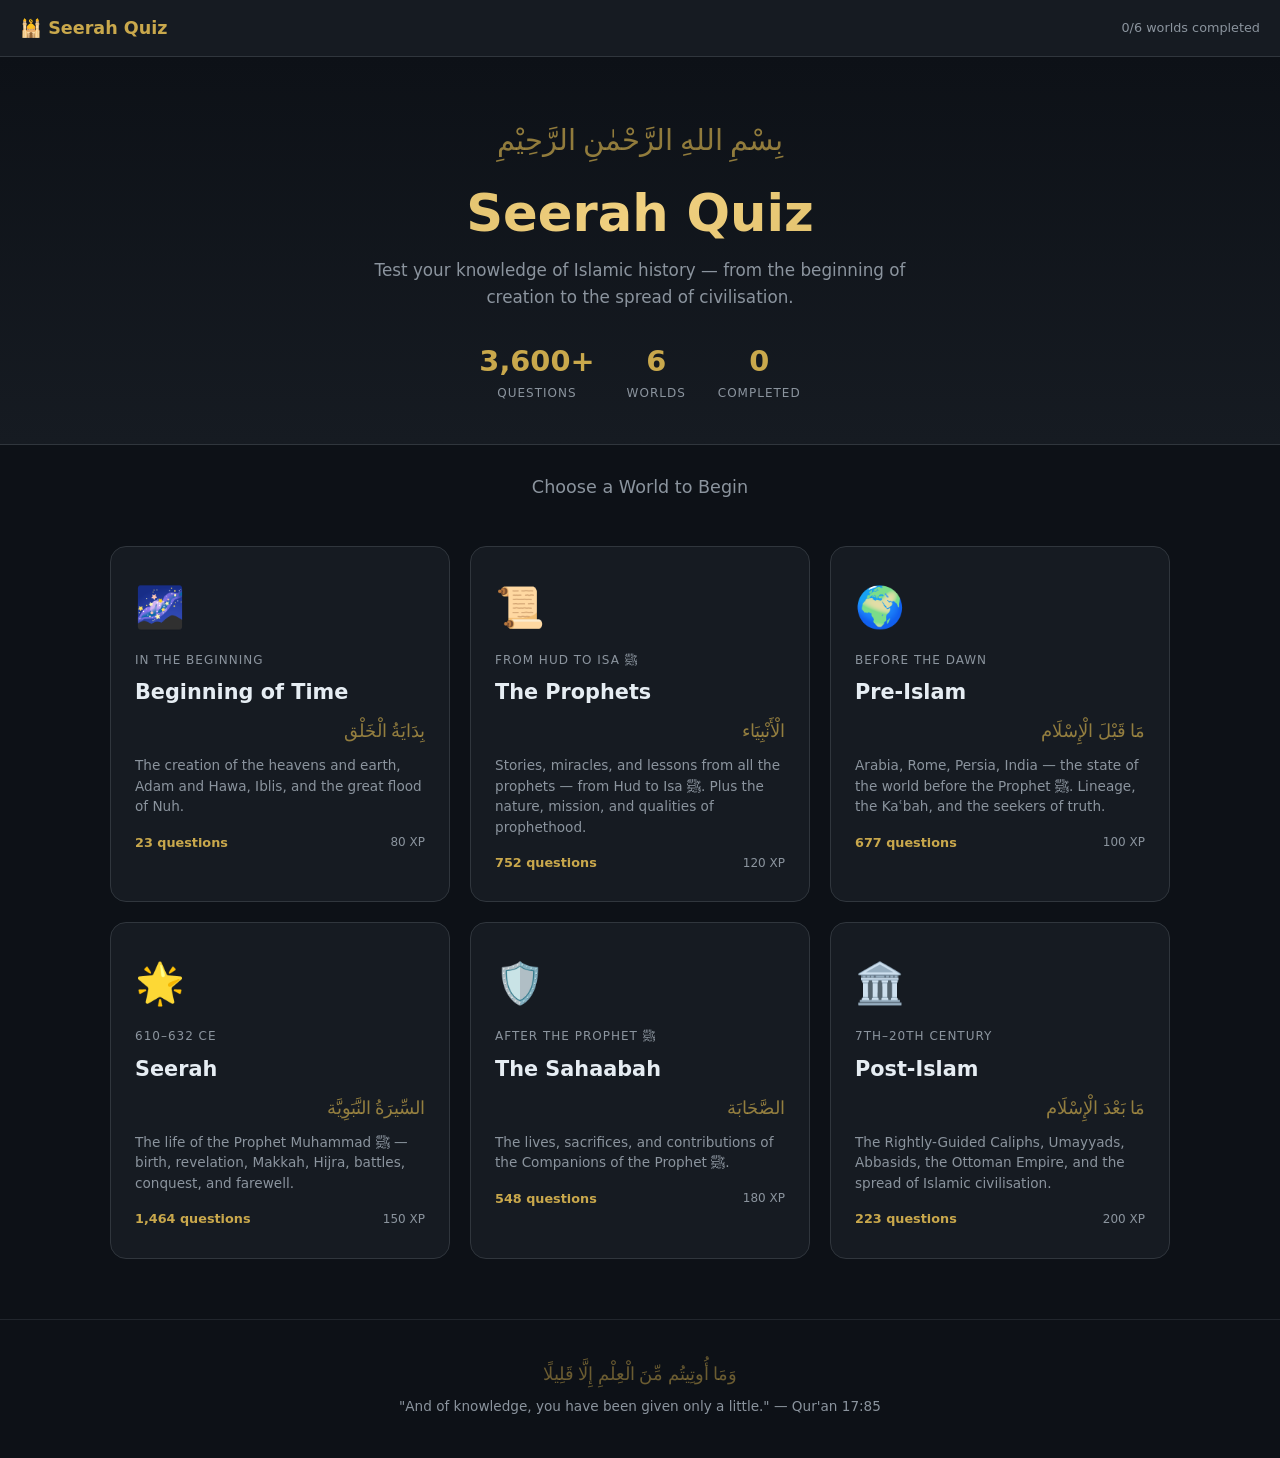
==== index.html @ d556d5c5 "Initial commit" ====
<!DOCTYPE html>
<html lang="en">
<head>
  <meta charset="UTF-8">
  <meta name="viewport" content="width=device-width, initial-scale=1.0">
  <title>Seerah Quiz — Islamic Knowledge Series</title>
  <link rel="stylesheet" href="assets/style.css">
  <style>
    .hero {
      text-align: center;
      padding: 60px 20px 40px;
      background: linear-gradient(180deg, #0d1117 0%, #161b22 100%);
      border-bottom: 1px solid #30363d;
    }
    .hero-bismillah {
      font-family: 'Amiri','Traditional Arabic',serif;
      font-size: 1.8rem;
      color: rgba(201,168,76,0.7);
      margin-bottom: 20px;
      direction: rtl;
    }
    .hero h1 {
      font-size: clamp(2rem, 5vw, 3.2rem);
      background: linear-gradient(135deg, #c9a84c, #f0d080, #c9a84c);
      -webkit-background-clip: text;
      -webkit-text-fill-color: transparent;
      background-clip: text;
      margin-bottom: 12px;
    }
    .hero p {
      color: #8b949e;
      font-size: 1.05rem;
      max-width: 560px;
      margin: 0 auto 28px;
    }
    .hero-stats {
      display: flex;
      justify-content: center;
      gap: 32px;
      flex-wrap: wrap;
      margin-top: 24px;
    }
    .hero-stat { text-align: center; }
    .hero-stat .val { font-size: 1.8rem; font-weight: 700; color: #c9a84c; }
    .hero-stat .lbl { font-size: 0.75rem; color: #8b949e; text-transform: uppercase; letter-spacing: 1px; }

    .worlds-grid {
      display: grid;
      grid-template-columns: repeat(auto-fill, minmax(280px, 1fr));
      gap: 20px;
      padding: 40px 20px;
      max-width: 1100px;
      margin: 0 auto;
    }
    .world-card {
      background: #161b22;
      border: 1px solid #30363d;
      border-radius: 16px;
      padding: 28px 24px;
      text-decoration: none;
      color: inherit;
      display: block;
      transition: all 0.2s;
      position: relative;
      overflow: hidden;
    }
    .world-card::before {
      content: '';
      position: absolute;
      inset: 0;
      background: linear-gradient(135deg, rgba(201,168,76,0.05), transparent);
      opacity: 0;
      transition: opacity 0.2s;
    }
    .world-card:hover { border-color: #c9a84c; transform: translateY(-3px); box-shadow: 0 8px 32px rgba(0,0,0,0.4); }
    .world-card:hover::before { opacity: 1; }
    .world-card.locked { opacity: 0.5; pointer-events: none; }
    .world-card.completed { border-color: #3fb950; }
    .world-card.completed::after {
      content: '✓';
      position: absolute;
      top: 16px; right: 16px;
      width: 28px; height: 28px;
      background: #1a3a1a;
      color: #3fb950;
      border-radius: 50%;
      display: flex; align-items: center; justify-content: center;
      font-size: 0.85rem; font-weight: 700;
    }
    .world-emoji { font-size: 2.5rem; margin-bottom: 12px; display: block; }
    .world-phase { font-size: 0.75rem; color: #8b949e; text-transform: uppercase; letter-spacing: 1px; margin-bottom: 6px; }
    .world-name  { font-size: 1.3rem; font-weight: 700; color: #e6edf3; margin-bottom: 8px; }
    .world-arabic { font-family: 'Amiri','Traditional Arabic',serif; font-size: 1.1rem; color: rgba(201,168,76,0.7); margin-bottom: 10px; direction: rtl; }
    .world-desc  { font-size: 0.85rem; color: #8b949e; line-height: 1.5; margin-bottom: 16px; }
    .world-footer { display: flex; justify-content: space-between; align-items: center; }
    .world-count { font-size: 0.8rem; color: #c9a84c; font-weight: 600; }
    .world-xp    { font-size: 0.75rem; color: #8b949e; }
    .world-progress { margin-top: 12px; }
    .locked-badge {
      display: inline-flex; align-items: center; gap: 4px;
      font-size: 0.75rem; color: #8b949e; background: #21262d;
      padding: 4px 10px; border-radius: 20px;
    }

    .section-header {
      text-align: center;
      padding: 32px 20px 0;
      max-width: 700px;
      margin: 0 auto;
    }
    .section-header h2 { font-size: 1.1rem; color: #8b949e; font-weight: 400; margin-bottom: 8px; }

    footer {
      text-align: center;
      padding: 40px 20px;
      color: #8b949e;
      font-size: 0.85rem;
      border-top: 1px solid #21262d;
      margin-top: 20px;
    }
    footer .footer-arabic {
      font-family: 'Amiri','Traditional Arabic',serif;
      font-size: 1.1rem;
      color: rgba(201,168,76,0.5);
      display: block;
      margin-bottom: 8px;
      direction: rtl;
    }
  </style>
</head>
<body>

<!-- ── Navbar ─────────────────────────────────────────────── -->
<nav class="navbar">
  <span class="navbar-brand">🕌 Seerah Quiz</span>
  <span style="font-size:0.8rem;color:#8b949e" id="nav-progress">Loading...</span>
</nav>

<!-- ── Hero ──────────────────────────────────────────────── -->
<section class="hero">
  <div class="hero-bismillah">بِسْمِ اللهِ الرَّحْمٰنِ الرَّحِيْمِ</div>
  <h1>Seerah Quiz</h1>
  <p>Test your knowledge of Islamic history — from the beginning of creation to the spread of civilisation.</p>
  <div class="hero-stats">
    <div class="hero-stat"><div class="val">3,600+</div><div class="lbl">Questions</div></div>
    <div class="hero-stat"><div class="val">6</div><div class="lbl">Worlds</div></div>
    <div class="hero-stat"><div class="val" id="stat-completed">0</div><div class="lbl">Completed</div></div>
  </div>
</section>

<!-- ── Worlds grid ────────────────────────────────────────── -->
<div class="section-header">
  <h2>Choose a World to Begin</h2>
</div>

<div class="worlds-grid" id="worlds-grid">
  <!-- Populated by JS -->
</div>

<footer>
  <span class="footer-arabic">وَمَا أُوتِيتُم مِّنَ الْعِلْمِ إِلَّا قَلِيلًا</span>
  "And of knowledge, you have been given only a little." — Qur'an 17:85
</footer>

<script>
const WORLDS = [
  { id:0, file:'beginning-of-time.html', emoji:'🌌', phase:'In the Beginning',
    name:'Beginning of Time', arabic:'بِدَايَةُ الْخَلْق',
    desc:'The creation of the heavens and earth, Adam and Hawa, Iblis, and the great flood of Nuh.',
    count:23, xp:80, locked:false },
  { id:1, file:'the-prophets.html', emoji:'📜', phase:'From Hud to Isa ﷺ',
    name:'The Prophets', arabic:'الْأَنْبِيَاء',
    desc:'Stories, miracles, and lessons from all the prophets — from Hud to Isa ﷺ. Plus the nature, mission, and qualities of prophethood.',
    count:752, xp:120, locked:false },
  { id:2, file:'pre-islam.html', emoji:'🌍', phase:'Before the Dawn',
    name:'Pre-Islam', arabic:'مَا قَبْلَ الْإِسْلَام',
    desc:'Arabia, Rome, Persia, India — the state of the world before the Prophet ﷺ. Lineage, the Kaʿbah, and the seekers of truth.',
    count:677, xp:100, locked:false },
  { id:3, file:'seerah.html', emoji:'🌟', phase:'610–632 CE',
    name:'Seerah', arabic:'السِّيرَةُ النَّبَوِيَّة',
    desc:'The life of the Prophet Muhammad ﷺ — birth, revelation, Makkah, Hijra, battles, conquest, and farewell.',
    count:1464, xp:150, locked:false },
  { id:4, file:'the-sahaabah.html', emoji:'🛡️', phase:'After the Prophet ﷺ',
    name:'The Sahaabah', arabic:'الصَّحَابَة',
    desc:'The lives, sacrifices, and contributions of the Companions of the Prophet ﷺ.',
    count:548, xp:180, locked:false },
  { id:5, file:'post-islam.html', emoji:'🏛️', phase:'7th–20th Century',
    name:'Post-Islam', arabic:'مَا بَعْدَ الْإِسْلَام',
    desc:'The Rightly-Guided Caliphs, Umayyads, Abbasids, the Ottoman Empire, and the spread of Islamic civilisation.',
    count:223, xp:200, locked:false },
];

function getProgress(worldId) {
  try { return JSON.parse(localStorage.getItem('sq-world-' + worldId)) || {}; }
  catch { return {}; }
}

function renderWorlds() {
  const grid = document.getElementById('worlds-grid');
  let completedCount = 0;

  grid.innerHTML = WORLDS.map(w => {
    const prog = getProgress(w.id);
    const isCompleted = prog.completed;
    if (isCompleted) completedCount++;
    const pct = prog.bestScore || 0;

    return `
      <a href="${w.file}" class="world-card${w.locked ? ' locked' : ''}${isCompleted ? ' completed' : ''}">
        <span class="world-emoji">${w.emoji}</span>
        <div class="world-phase">${w.phase}</div>
        <div class="world-name">${w.name}</div>
        <div class="world-arabic">${w.arabic}</div>
        <div class="world-desc">${w.desc}</div>
        <div class="world-footer">
          <span class="world-count">${w.count.toLocaleString()} questions</span>
          <span class="world-xp">${w.xp} XP</span>
        </div>
        ${isCompleted ? `
          <div class="world-progress" style="margin-top:10px">
            <div class="progress-bar"><div class="progress-fill" style="width:${pct}%"></div></div>
            <div style="font-size:0.75rem;color:#3fb950;margin-top:4px">Best score: ${pct}%</div>
          </div>` : ''}
        ${w.locked ? '<div style="margin-top:12px"><span class="locked-badge">🔒 Coming Soon</span></div>' : ''}
      </a>`;
  }).join('');

  document.getElementById('stat-completed').textContent = completedCount;
  document.getElementById('nav-progress').textContent = `${completedCount}/${WORLDS.length} worlds completed`;
}

renderWorlds();
</script>
</body>
</html>
---- assets/style.css ----
/* ═══════════════════════════════════════════════════════════
   Seerah Quiz — Shared Stylesheet
   ═══════════════════════════════════════════════════════════ */

:root {
  --gold:    #c9a84c;
  --gold-lt: #f0d080;
  --dark:    #0d1117;
  --dark2:   #161b22;
  --dark3:   #21262d;
  --dark4:   #30363d;
  --text:    #e6edf3;
  --text2:   #8b949e;
  --green:   #3fb950;
  --red:     #f85149;
  --blue:    #58a6ff;
  --radius:  14px;
  --shadow:  0 4px 24px rgba(0,0,0,0.4);
}

* { box-sizing: border-box; margin: 0; padding: 0; }

body {
  font-family: 'Segoe UI', system-ui, -apple-system, sans-serif;
  background: var(--dark);
  color: var(--text);
  min-height: 100vh;
  line-height: 1.6;
}

/* ── Typography ─────────────────────────────────────────── */
h1, h2, h3 { font-weight: 700; line-height: 1.2; }
.arabic { font-family: 'Amiri', 'Traditional Arabic', serif; direction: rtl; }
.gold   { color: var(--gold); }
.muted  { color: var(--text2); }

/* ── Layout ─────────────────────────────────────────────── */
.container { max-width: 900px; margin: 0 auto; padding: 0 20px; }
.center    { text-align: center; }

/* ── Buttons ─────────────────────────────────────────────── */
.btn {
  display: inline-flex; align-items: center; gap: 8px;
  padding: 12px 28px; border-radius: 50px; border: none;
  font-size: 1rem; font-weight: 600; cursor: pointer;
  transition: all 0.2s; text-decoration: none;
}
.btn-gold  { background: linear-gradient(135deg, var(--gold), #a07830); color: #0d1117; }
.btn-gold:hover { filter: brightness(1.15); transform: translateY(-1px); }
.btn-outline { background: transparent; border: 2px solid var(--gold); color: var(--gold); }
.btn-outline:hover { background: var(--gold); color: #0d1117; }
.btn-ghost  { background: var(--dark3); color: var(--text); border: 1px solid var(--dark4); }
.btn-ghost:hover { background: var(--dark4); }
.btn-sm { padding: 8px 18px; font-size: 0.875rem; }

/* ── Cards ───────────────────────────────────────────────── */
.card {
  background: var(--dark2);
  border: 1px solid var(--dark4);
  border-radius: var(--radius);
  padding: 24px;
  box-shadow: var(--shadow);
}

/* ── Progress bar ────────────────────────────────────────── */
.progress-bar {
  width: 100%; height: 6px;
  background: var(--dark4);
  border-radius: 3px; overflow: hidden;
}
.progress-fill {
  height: 100%;
  background: linear-gradient(90deg, var(--gold), var(--gold-lt));
  border-radius: 3px;
  transition: width 0.4s ease;
}

/* ── Badge ───────────────────────────────────────────────── */
.badge {
  display: inline-block; padding: 3px 10px;
  border-radius: 20px; font-size: 0.75rem; font-weight: 600;
}
.badge-easy   { background: #1a3a1a; color: var(--green); }
.badge-medium { background: #3a2a0a; color: #f0a030; }
.badge-hard   { background: #3a1a1a; color: var(--red); }
.badge-gold   { background: #2a2010; color: var(--gold); }

/* ── Quiz option buttons ─────────────────────────────────── */
.opt-btn {
  width: 100%; text-align: left; padding: 14px 18px;
  background: var(--dark3); border: 2px solid var(--dark4);
  border-radius: 10px; color: var(--text);
  font-size: 0.95rem; cursor: pointer;
  transition: all 0.15s; margin-bottom: 10px;
  display: flex; align-items: flex-start; gap: 12px;
}
.opt-btn:hover:not(:disabled) { border-color: var(--gold); background: #1e2430; }
.opt-btn.correct  { border-color: var(--green); background: #0d2a0d; color: var(--green); }
.opt-btn.wrong    { border-color: var(--red);   background: #2a0d0d; color: var(--red); }
.opt-btn:disabled { cursor: default; }
.opt-letter {
  min-width: 28px; height: 28px; border-radius: 50%;
  background: var(--dark4); display: flex; align-items: center;
  justify-content: center; font-weight: 700; font-size: 0.8rem;
  flex-shrink: 0; margin-top: 1px;
}

/* ── Modal overlay ───────────────────────────────────────── */
.modal-overlay {
  position: fixed; inset: 0;
  background: rgba(0,0,0,0.75); backdrop-filter: blur(4px);
  display: flex; align-items: center; justify-content: center;
  z-index: 1000; padding: 20px;
}
.modal {
  background: var(--dark2); border: 1px solid var(--dark4);
  border-radius: 20px; padding: 36px; max-width: 500px; width: 100%;
  box-shadow: 0 20px 60px rgba(0,0,0,0.6);
  animation: popIn 0.3s cubic-bezier(0.34,1.56,0.64,1);
}
@keyframes popIn {
  from { transform: scale(0.85); opacity: 0; }
  to   { transform: scale(1);    opacity: 1; }
}

/* ── Nav bar ─────────────────────────────────────────────── */
.navbar {
  background: var(--dark2); border-bottom: 1px solid var(--dark4);
  padding: 14px 20px; display: flex; align-items: center;
  justify-content: space-between; position: sticky; top: 0; z-index: 100;
}
.navbar-brand {
  font-size: 1.1rem; font-weight: 700; color: var(--gold);
  text-decoration: none; display: flex; align-items: center; gap: 8px;
}
.navbar-back {
  color: var(--text2); text-decoration: none; font-size: 0.9rem;
  display: flex; align-items: center; gap: 6px;
  transition: color 0.2s;
}
.navbar-back:hover { color: var(--gold); }

/* ── Topic filter pills ──────────────────────────────────── */
.topic-pills { display: flex; flex-wrap: wrap; gap: 8px; margin: 16px 0; }
.topic-pill {
  padding: 6px 14px; border-radius: 20px; font-size: 0.8rem;
  background: var(--dark3); border: 1px solid var(--dark4);
  color: var(--text2); cursor: pointer; transition: all 0.15s;
}
.topic-pill:hover, .topic-pill.active {
  background: #2a2010; border-color: var(--gold); color: var(--gold);
}

/* ── Stats row ───────────────────────────────────────────── */
.stats-row {
  display: flex; gap: 16px; flex-wrap: wrap; margin: 20px 0;
}
.stat-box {
  flex: 1; min-width: 100px; background: var(--dark3);
  border: 1px solid var(--dark4); border-radius: 10px;
  padding: 14px; text-align: center;
}
.stat-box .stat-val { font-size: 1.6rem; font-weight: 700; color: var(--gold); }
.stat-box .stat-lbl { font-size: 0.75rem; color: var(--text2); margin-top: 2px; }

/* ── Certificate canvas wrapper ──────────────────────────── */
#cert-wrapper { display: none; }
#cert-canvas  { border-radius: 12px; max-width: 100%; }

/* ── Responsive ──────────────────────────────────────────── */
@media (max-width: 600px) {
  .card { padding: 16px; }
  .modal { padding: 24px; }
  .btn  { padding: 10px 20px; }
  .stats-row { gap: 10px; }
  .stat-box .stat-val { font-size: 1.3rem; }
}

/* ── Animations ──────────────────────────────────────────── */
.fade-in { animation: fadeIn 0.4s ease; }
@keyframes fadeIn { from { opacity:0; transform:translateY(8px); } to { opacity:1; transform:translateY(0); } }

.shake { animation: shake 0.4s ease; }
@keyframes shake {
  0%,100% { transform: translateX(0); }
  20%,60%  { transform: translateX(-6px); }
  40%,80%  { transform: translateX(6px); }
}
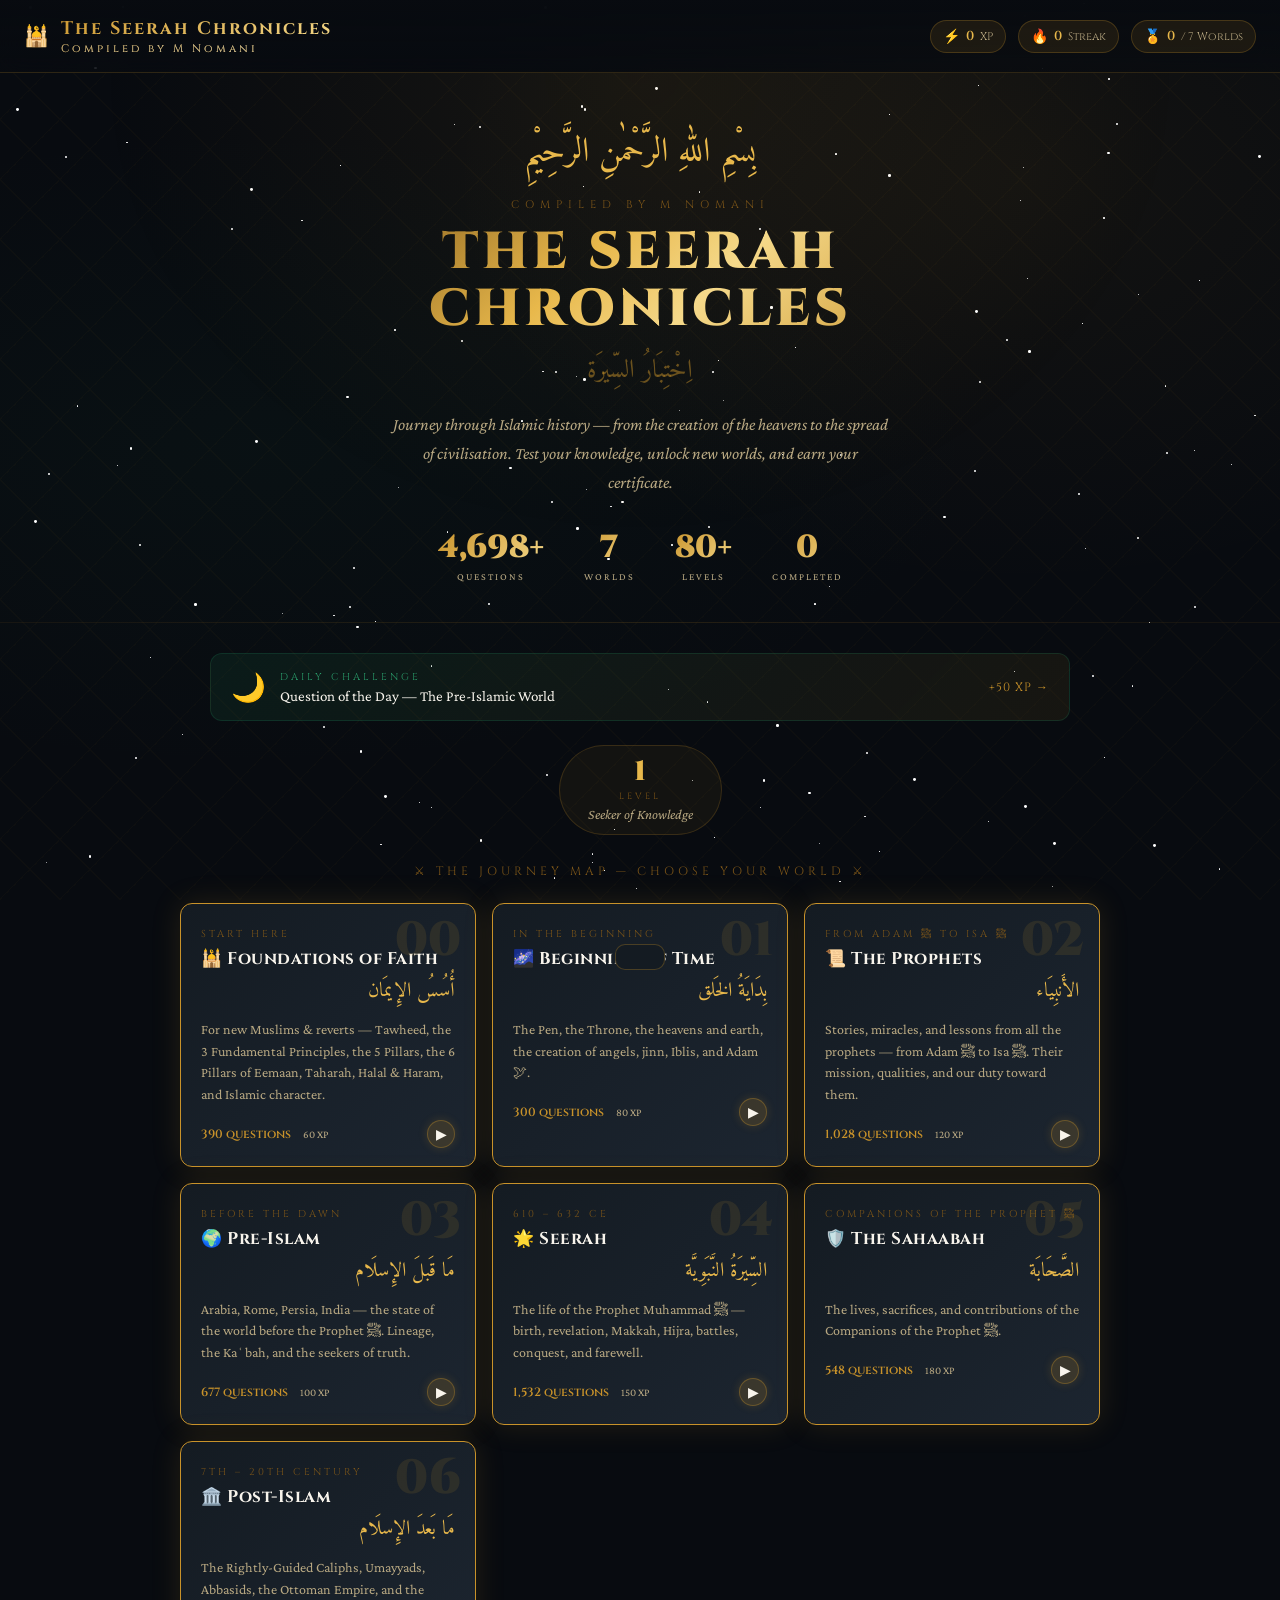
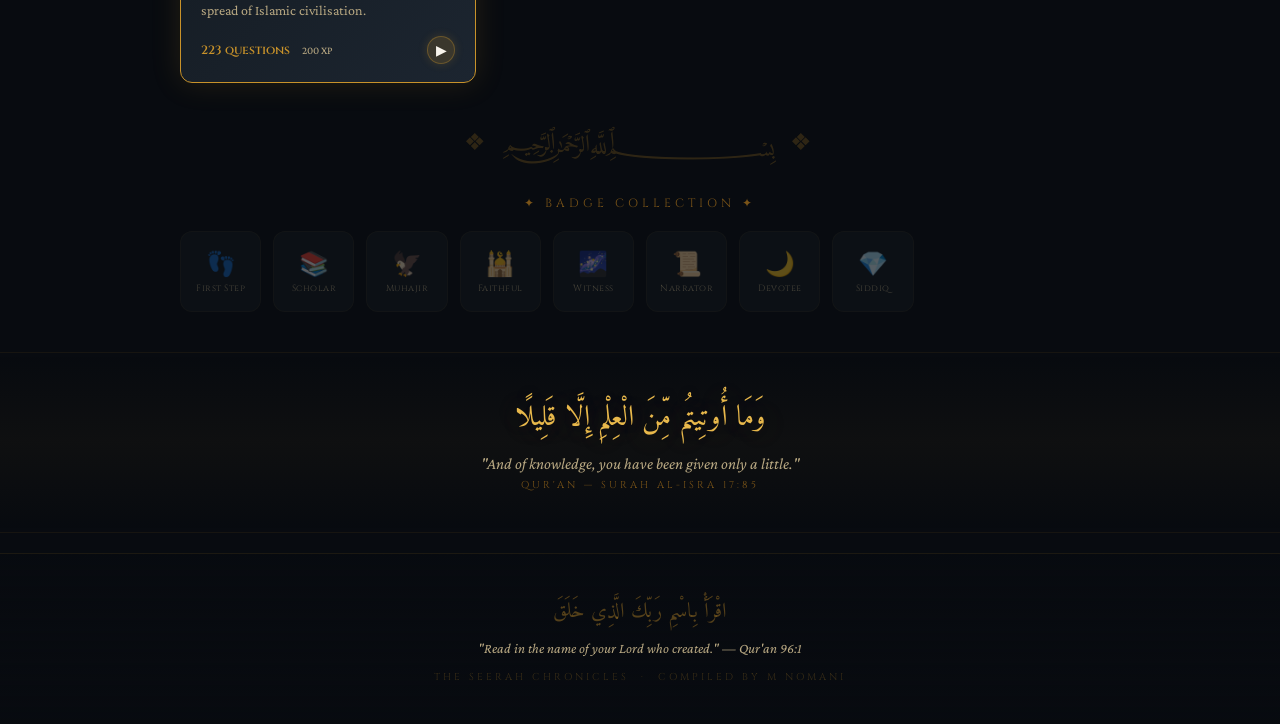
==== commit ebccd75d: "v10: Add Foundations of Faith world (390 questions, 8 levels )" ====
--- a/index.html
+++ b/index.html
@@ -1,235 +1,598 @@
 <!DOCTYPE html>
 <html lang="en">
 <head>
-  <meta charset="UTF-8">
-  <meta name="viewport" content="width=device-width, initial-scale=1.0">
-  <title>Seerah Quiz — Islamic Knowledge Series</title>
-  <link rel="stylesheet" href="assets/style.css">
-  <style>
-    .hero {
-      text-align: center;
-      padding: 60px 20px 40px;
-      background: linear-gradient(180deg, #0d1117 0%, #161b22 100%);
-      border-bottom: 1px solid #30363d;
-    }
-    .hero-bismillah {
-      font-family: 'Amiri','Traditional Arabic',serif;
-      font-size: 1.8rem;
-      color: rgba(201,168,76,0.7);
-      margin-bottom: 20px;
-      direction: rtl;
-    }
-    .hero h1 {
-      font-size: clamp(2rem, 5vw, 3.2rem);
-      background: linear-gradient(135deg, #c9a84c, #f0d080, #c9a84c);
-      -webkit-background-clip: text;
-      -webkit-text-fill-color: transparent;
-      background-clip: text;
-      margin-bottom: 12px;
-    }
-    .hero p {
-      color: #8b949e;
-      font-size: 1.05rem;
-      max-width: 560px;
-      margin: 0 auto 28px;
-    }
-    .hero-stats {
-      display: flex;
-      justify-content: center;
-      gap: 32px;
-      flex-wrap: wrap;
-      margin-top: 24px;
-    }
-    .hero-stat { text-align: center; }
-    .hero-stat .val { font-size: 1.8rem; font-weight: 700; color: #c9a84c; }
-    .hero-stat .lbl { font-size: 0.75rem; color: #8b949e; text-transform: uppercase; letter-spacing: 1px; }
-
-    .worlds-grid {
-      display: grid;
-      grid-template-columns: repeat(auto-fill, minmax(280px, 1fr));
-      gap: 20px;
-      padding: 40px 20px;
-      max-width: 1100px;
-      margin: 0 auto;
-    }
-    .world-card {
-      background: #161b22;
-      border: 1px solid #30363d;
-      border-radius: 16px;
-      padding: 28px 24px;
-      text-decoration: none;
-      color: inherit;
-      display: block;
-      transition: all 0.2s;
-      position: relative;
-      overflow: hidden;
-    }
-    .world-card::before {
-      content: '';
-      position: absolute;
-      inset: 0;
-      background: linear-gradient(135deg, rgba(201,168,76,0.05), transparent);
-      opacity: 0;
-      transition: opacity 0.2s;
-    }
-    .world-card:hover { border-color: #c9a84c; transform: translateY(-3px); box-shadow: 0 8px 32px rgba(0,0,0,0.4); }
-    .world-card:hover::before { opacity: 1; }
-    .world-card.locked { opacity: 0.5; pointer-events: none; }
-    .world-card.completed { border-color: #3fb950; }
-    .world-card.completed::after {
-      content: '✓';
-      position: absolute;
-      top: 16px; right: 16px;
-      width: 28px; height: 28px;
-      background: #1a3a1a;
-      color: #3fb950;
-      border-radius: 50%;
-      display: flex; align-items: center; justify-content: center;
-      font-size: 0.85rem; font-weight: 700;
-    }
-    .world-emoji { font-size: 2.5rem; margin-bottom: 12px; display: block; }
-    .world-phase { font-size: 0.75rem; color: #8b949e; text-transform: uppercase; letter-spacing: 1px; margin-bottom: 6px; }
-    .world-name  { font-size: 1.3rem; font-weight: 700; color: #e6edf3; margin-bottom: 8px; }
-    .world-arabic { font-family: 'Amiri','Traditional Arabic',serif; font-size: 1.1rem; color: rgba(201,168,76,0.7); margin-bottom: 10px; direction: rtl; }
-    .world-desc  { font-size: 0.85rem; color: #8b949e; line-height: 1.5; margin-bottom: 16px; }
-    .world-footer { display: flex; justify-content: space-between; align-items: center; }
-    .world-count { font-size: 0.8rem; color: #c9a84c; font-weight: 600; }
-    .world-xp    { font-size: 0.75rem; color: #8b949e; }
-    .world-progress { margin-top: 12px; }
-    .locked-badge {
-      display: inline-flex; align-items: center; gap: 4px;
-      font-size: 0.75rem; color: #8b949e; background: #21262d;
-      padding: 4px 10px; border-radius: 20px;
-    }
-
-    .section-header {
-      text-align: center;
-      padding: 32px 20px 0;
-      max-width: 700px;
-      margin: 0 auto;
-    }
-    .section-header h2 { font-size: 1.1rem; color: #8b949e; font-weight: 400; margin-bottom: 8px; }
-
-    footer {
-      text-align: center;
-      padding: 40px 20px;
-      color: #8b949e;
-      font-size: 0.85rem;
-      border-top: 1px solid #21262d;
-      margin-top: 20px;
-    }
-    footer .footer-arabic {
-      font-family: 'Amiri','Traditional Arabic',serif;
-      font-size: 1.1rem;
-      color: rgba(201,168,76,0.5);
-      display: block;
-      margin-bottom: 8px;
-      direction: rtl;
-    }
-  </style>
+<meta charset="UTF-8">
+<meta name="viewport" content="width=device-width, initial-scale=1.0">
+<title>The Seerah Chronicles — Compiled by M Nomani</title>
+<link href="https://fonts.googleapis.com/css2?family=Cinzel:wght@400;600;700;900&family=Crimson+Pro:ital,wght@0,300;0,400;0,600;1,300;1,400&family=Amiri:ital,wght@0,400;0,700;1,400&display=swap" rel="stylesheet">
+<style>
+  :root {
+    --gold: #C8922A;
+    --gold-light: #E8B84B;
+    --gold-pale: #F5D98A;
+    --gold-dim: #7A5418;
+    --emerald: #1A6B4A;
+    --emerald-light: #2A9B6A;
+    --emerald-dim: #0F3F2B;
+    --night: #080B10;
+    --night-2: #0E1318;
+    --night-3: #141B22;
+    --night-4: #1C2530;
+    --night-5: #253040;
+    --sand: #EDE0C4;
+    --sand-dim: #B8A882;
+    --crimson: #8B2020;
+    --crimson-light: #C44040;
+    --white: #F8F4EC;
+    --silver: #A8B4C0;
+    --font-display: 'Cinzel', serif;
+    --font-body: 'Crimson Pro', serif;
+    --font-arabic: 'Amiri', serif;
+  }
+
+  * { margin: 0; padding: 0; box-sizing: border-box; }
+  html { scroll-behavior: smooth; }
+  body {
+    background: var(--night);
+    color: var(--white);
+    font-family: var(--font-body);
+    min-height: 100vh;
+    overflow-x: hidden;
+  }
+
+  /* ── STARFIELD ── */
+  #starfield {
+    position: fixed; inset: 0; z-index: 0; pointer-events: none;
+    background:
+      radial-gradient(ellipse at 20% 50%, rgba(26,107,74,0.06) 0%, transparent 50%),
+      radial-gradient(ellipse at 80% 20%, rgba(200,146,42,0.06) 0%, transparent 40%),
+      var(--night);
+  }
+  .star {
+    position: absolute; border-radius: 50%;
+    background: white; animation: twinkle var(--d, 3s) ease-in-out infinite var(--delay, 0s);
+  }
+  @keyframes twinkle {
+    0%,100% { opacity: var(--min, 0.1); }
+    50% { opacity: var(--max, 0.8); }
+  }
+
+  /* ── GEO OVERLAY ── */
+  .geo-overlay {
+    position: fixed; inset: 0; z-index: 0; pointer-events: none; opacity: 0.03;
+    background-image:
+      repeating-linear-gradient(45deg, var(--gold) 0, var(--gold) 1px, transparent 0, transparent 50%),
+      repeating-linear-gradient(-45deg, var(--gold) 0, var(--gold) 1px, transparent 0, transparent 50%);
+    background-size: 60px 60px;
+  }
+
+  .page { position: relative; z-index: 1; display: flex; flex-direction: column; min-height: 100vh; }
+
+  /* ── HEADER ── */
+  .app-header {
+    display: flex; align-items: center; justify-content: space-between;
+    padding: 16px 24px;
+    background: linear-gradient(180deg, rgba(8,11,16,0.98) 0%, rgba(8,11,16,0.7) 100%);
+    border-bottom: 1px solid rgba(200,146,42,0.2);
+    position: sticky; top: 0; z-index: 100; backdrop-filter: blur(12px);
+  }
+  .logo {
+    font-family: var(--font-display); font-size: 18px; font-weight: 700;
+    background: linear-gradient(135deg, var(--gold), var(--gold-pale));
+    -webkit-background-clip: text; -webkit-text-fill-color: transparent;
+    letter-spacing: 2px; display: flex; align-items: center; gap: 10px;
+  }
+  .logo .mosque { font-size: 20px; -webkit-text-fill-color: initial; }
+  .logo-sub { font-size: 11px; display: block; color: var(--sand-dim); -webkit-text-fill-color: var(--sand-dim); letter-spacing: 3px; font-weight: 400; }
+
+  .header-stats { display: flex; gap: 12px; align-items: center; }
+  .stat-pill {
+    display: flex; align-items: center; gap: 6px; padding: 6px 12px;
+    background: rgba(200,146,42,0.1); border: 1px solid rgba(200,146,42,0.25);
+    border-radius: 20px; font-size: 13px; font-family: var(--font-display);
+  }
+  .stat-pill .icon { font-size: 14px; }
+  .stat-pill .val { color: var(--gold-light); font-weight: 600; }
+  .stat-pill .lbl { color: var(--sand-dim); font-size: 11px; }
+
+  /* ── HERO ── */
+  .hero {
+    text-align: center; padding: 50px 20px 40px; max-width: 700px; margin: 0 auto;
+    animation: fadeUp 0.8s ease both;
+  }
+  @keyframes fadeUp {
+    from { opacity: 0; transform: translateY(30px); }
+    to { opacity: 1; transform: translateY(0); }
+  }
+  .bismillah {
+    font-family: var(--font-arabic); font-size: 34px; color: var(--gold-light);
+    margin-bottom: 14px; direction: rtl;
+    animation: glow 3s ease-in-out infinite;
+  }
+  @keyframes glow {
+    0%,100% { text-shadow: 0 0 20px rgba(200,146,42,0.3); }
+    50% { text-shadow: 0 0 50px rgba(200,146,42,0.6); }
+  }
+  .hero-eyebrow {
+    font-family: var(--font-display); font-size: 11px; letter-spacing: 6px;
+    color: var(--gold-dim); text-transform: uppercase; margin-bottom: 12px;
+  }
+  .hero-title {
+    font-family: var(--font-display); font-size: clamp(32px, 6vw, 52px);
+    font-weight: 900; letter-spacing: 4px; text-transform: uppercase;
+    background: linear-gradient(135deg, var(--gold-dim) 0%, var(--gold-light) 40%, var(--gold-pale) 60%, var(--gold) 100%);
+    -webkit-background-clip: text; -webkit-text-fill-color: transparent;
+    line-height: 1.1; margin-bottom: 10px;
+  }
+  .hero-arabic-title {
+    font-family: var(--font-arabic); font-size: 1.6rem; color: rgba(200,146,42,0.5);
+    direction: rtl; margin-bottom: 18px;
+  }
+  .hero-desc {
+    font-size: 17px; color: var(--sand-dim); line-height: 1.7; max-width: 500px;
+    margin: 0 auto 28px; font-style: italic;
+  }
+  .hero-stats {
+    display: flex; justify-content: center; gap: 40px; flex-wrap: wrap;
+    animation: fadeUp 0.5s ease 0.15s both;
+  }
+  .hero-stat { text-align: center; }
+  .hero-stat .val {
+    font-family: var(--font-display); font-size: 2rem; font-weight: 900;
+    background: linear-gradient(135deg, var(--gold), var(--gold-pale));
+    -webkit-background-clip: text; -webkit-text-fill-color: transparent;
+  }
+  .hero-stat .lbl { font-size: 10px; color: var(--sand-dim); text-transform: uppercase; letter-spacing: 2px; margin-top: 2px; }
+
+  /* ── DAILY CHALLENGE ── */
+  .daily-banner {
+    max-width: 900px; margin: 0 auto 24px; padding: 0 20px;
+    animation: fadeUp 0.5s ease 0.2s both;
+  }
+  .daily-card {
+    background: linear-gradient(135deg, rgba(26,107,74,0.15), rgba(200,146,42,0.08));
+    border: 1px solid rgba(26,107,74,0.3); border-radius: 12px; padding: 16px 20px;
+    display: flex; align-items: center; justify-content: space-between;
+    text-decoration: none; color: inherit;
+    transition: all 0.2s;
+  }
+  .daily-card:hover { border-color: rgba(26,107,74,0.5); transform: translateY(-2px); }
+  .daily-left { display: flex; align-items: center; gap: 14px; }
+  .daily-icon { font-size: 28px; }
+  .daily-label { font-family: var(--font-display); font-size: 10px; letter-spacing: 3px; color: var(--emerald-light); margin-bottom: 4px; text-transform: uppercase; }
+  .daily-title { font-size: 15px; color: var(--white); }
+  .daily-right { font-family: var(--font-display); font-size: 12px; color: var(--gold); letter-spacing: 1px; }
+
+  /* ── PLAYER LEVEL ── */
+  .player-level-display {
+    text-align: center; margin: 0 auto 28px;
+    animation: fadeUp 0.4s ease 0.2s both;
+  }
+  .level-ring {
+    display: inline-flex; flex-direction: column; align-items: center; gap: 4px;
+    padding: 12px 28px; background: rgba(200,146,42,0.06);
+    border: 1px solid rgba(200,146,42,0.2); border-radius: 50px;
+  }
+  .level-ring .lvl-num { font-family: var(--font-display); font-size: 28px; font-weight: 900; color: var(--gold-light); line-height: 1; }
+  .level-ring .lvl-lbl { font-family: var(--font-display); font-size: 9px; letter-spacing: 3px; color: var(--gold-dim); text-transform: uppercase; }
+  .level-ring .lvl-title { font-size: 14px; color: var(--sand-dim); font-style: italic; }
+
+  /* ── SECTION HEADER ── */
+  .map-title {
+    font-family: var(--font-display); text-align: center; letter-spacing: 4px;
+    font-size: 12px; color: var(--gold-dim); text-transform: uppercase; margin-bottom: 24px;
+  }
+
+  /* ── WORLDS GRID ── */
+  .worlds-wrap { max-width: 960px; margin: 0 auto; padding: 0 20px 20px; }
+  .worlds-grid {
+    display: grid; grid-template-columns: repeat(auto-fit, minmax(280px, 1fr));
+    gap: 16px;
+  }
+
+  /* ── WORLD CARD ── */
+  .world-card {
+    position: relative; border-radius: 12px; overflow: hidden;
+    border: 1px solid rgba(200,146,42,0.15);
+    background: linear-gradient(135deg, var(--night-3), var(--night-4));
+    text-decoration: none; color: inherit; display: block;
+    transition: all 0.3s cubic-bezier(0.4, 0, 0.2, 1);
+    animation: fadeUp 0.6s ease both;
+    cursor: pointer;
+  }
+  .world-card:hover { transform: translateY(-4px); border-color: rgba(200,146,42,0.4); box-shadow: 0 12px 40px rgba(0,0,0,0.5); }
+  .world-card:hover .world-glow { opacity: 1; }
+  .world-card:hover .world-stripe { opacity: 1; }
+  .world-card.locked { opacity: 0.45; pointer-events: none; }
+  .world-card.locked:hover { transform: none; border-color: rgba(200,146,42,0.15); }
+  .world-card.completed { border-color: rgba(26,107,74,0.5); }
+  .world-card.completed .world-stripe { background: linear-gradient(90deg, transparent, var(--emerald-dim), var(--emerald-light), var(--emerald-dim), transparent); }
+  .world-card.active-world { border-color: var(--gold); box-shadow: 0 0 30px rgba(200,146,42,0.15); }
+
+  .world-glow {
+    position: absolute; inset: 0; opacity: 0; transition: opacity 0.3s;
+    background: radial-gradient(ellipse at 50% 0%, rgba(200,146,42,0.1) 0%, transparent 60%);
+    pointer-events: none;
+  }
+  .world-stripe {
+    height: 3px; width: 100%;
+    background: linear-gradient(90deg, transparent, var(--gold-dim), var(--gold-light), var(--gold-dim), transparent);
+    opacity: 0; transition: opacity 0.3s;
+  }
+
+  .world-card-inner { padding: 20px 20px 18px; position: relative; }
+  .world-num {
+    font-family: var(--font-display); font-size: 48px; font-weight: 900;
+    color: rgba(200,146,42,0.12); position: absolute; top: 10px; right: 14px;
+    line-height: 1; pointer-events: none; user-select: none;
+  }
+  .world-phase {
+    font-family: var(--font-display); font-size: 10px; letter-spacing: 3px;
+    color: var(--gold-dim); text-transform: uppercase; margin-bottom: 6px;
+  }
+  .world-name {
+    font-family: var(--font-display); font-size: 17px; font-weight: 700;
+    color: var(--white); margin-bottom: 4px; letter-spacing: 0.5px;
+  }
+  .world-arabic {
+    font-family: var(--font-arabic); font-size: 20px; color: var(--gold-light);
+    direction: rtl; margin-bottom: 10px;
+  }
+  .world-desc { font-size: 14px; color: var(--sand-dim); line-height: 1.55; margin-bottom: 14px; }
+
+  .world-progress-bar {
+    height: 3px; background: rgba(255,255,255,0.05); border-radius: 2px;
+    overflow: hidden; margin-bottom: 12px;
+  }
+  .world-progress-fill {
+    height: 100%; border-radius: 2px;
+    background: linear-gradient(90deg, var(--gold-dim), var(--gold-light));
+    transition: width 0.6s ease;
+  }
+  .world-card.completed .world-progress-fill {
+    background: linear-gradient(90deg, var(--emerald-dim), var(--emerald-light));
+  }
+
+  .world-meta { display: flex; gap: 12px; align-items: center; }
+  .world-count { font-family: var(--font-display); font-size: 12px; color: var(--gold); font-weight: 600; }
+  .world-xp { font-size: 11px; color: var(--sand-dim); }
+  .world-badge {
+    margin-left: auto; width: 28px; height: 28px; border-radius: 50%;
+    display: flex; align-items: center; justify-content: center; font-size: 14px;
+  }
+  .badge-lock { background: rgba(255,255,255,0.05); border: 1px solid rgba(255,255,255,0.08); }
+  .badge-done { background: rgba(26,107,74,0.25); border: 1px solid rgba(26,107,74,0.4); }
+  .badge-active { background: rgba(200,146,42,0.18); border: 1px solid rgba(200,146,42,0.35); box-shadow: 0 0 10px rgba(200,146,42,0.2); }
+  .best-score-tag {
+    display: inline-flex; align-items: center; gap: 4px; font-size: 12px;
+    color: var(--emerald-light); background: rgba(26,107,74,0.12);
+    border: 1px solid rgba(26,107,74,0.25); padding: 3px 10px; border-radius: 20px; margin-top: 8px;
+  }
+
+  /* ── CALLIGRAPHY DIVIDER ── */
+  .calligraphy-divider {
+    text-align: center; padding: 20px; opacity: 0.2;
+    font-family: var(--font-arabic); font-size: 24px; color: var(--gold);
+    direction: rtl; letter-spacing: 4px;
+  }
+
+  /* ── BADGES SECTION ── */
+  .badges-section { padding: 10px 20px 30px; max-width: 960px; margin: 0 auto; }
+  .badges-title {
+    font-family: var(--font-display); font-size: 12px; letter-spacing: 4px;
+    color: var(--gold-dim); text-transform: uppercase; text-align: center; margin-bottom: 20px;
+  }
+  .badges-grid {
+    display: grid; grid-template-columns: repeat(auto-fill, minmax(80px, 1fr)); gap: 12px;
+  }
+  .badge-item {
+    aspect-ratio: 1; background: var(--night-3); border: 1px solid rgba(200,146,42,0.1);
+    border-radius: 12px; display: flex; flex-direction: column; align-items: center;
+    justify-content: center; gap: 4px; transition: all 0.2s; padding: 8px; cursor: default;
+  }
+  .badge-item:hover { border-color: rgba(200,146,42,0.3); transform: translateY(-2px); }
+  .badge-item.unlocked { border-color: rgba(200,146,42,0.3); background: rgba(200,146,42,0.05); }
+  .badge-item.locked-badge { opacity: 0.35; }
+  .badge-emoji { font-size: 24px; }
+  .badge-name { font-size: 9px; color: var(--sand-dim); text-align: center; font-family: var(--font-display); letter-spacing: 0.5px; }
+
+  /* ── QUOTE BANNER ── */
+  .quote-banner {
+    text-align: center; padding: 40px 24px;
+    background: linear-gradient(180deg, transparent, rgba(200,146,42,0.04), transparent);
+    border-top: 1px solid rgba(200,146,42,0.08);
+    border-bottom: 1px solid rgba(200,146,42,0.08);
+    margin: 10px 0 20px;
+  }
+  .quote-arabic { font-family: var(--font-arabic); font-size: 1.8rem; color: var(--gold-light); direction: rtl; margin-bottom: 12px; text-shadow: 0 0 30px rgba(200,146,42,0.3); }
+  .quote-translation { font-family: var(--font-body); font-size: 1rem; color: var(--sand-dim); font-style: italic; max-width: 480px; margin: 0 auto 6px; }
+  .quote-source { font-family: var(--font-display); font-size: 10px; letter-spacing: 3px; color: var(--gold-dim); text-transform: uppercase; }
+
+  /* ── FOOTER ── */
+  footer {
+    text-align: center; padding: 40px 20px; margin-top: auto;
+    border-top: 1px solid rgba(200,146,42,0.1);
+    background: linear-gradient(0deg, rgba(8,11,16,0.98), transparent);
+  }
+  .footer-arabic { font-family: var(--font-arabic); font-size: 1.3rem; color: rgba(200,146,42,0.4); display: block; margin-bottom: 10px; direction: rtl; }
+  .footer-text { font-size: 14px; color: var(--sand-dim); font-style: italic; margin-bottom: 14px; }
+  .footer-sub { font-family: var(--font-display); font-size: 10px; letter-spacing: 3px; color: rgba(200,146,42,0.25); text-transform: uppercase; }
+
+  /* ── TOAST ── */
+  #toast {
+    position: fixed; bottom: 30px; left: 50%; transform: translateX(-50%) translateY(100px);
+    background: var(--night-3); border: 1px solid rgba(200,146,42,0.3);
+    border-radius: 10px; padding: 12px 24px; font-family: var(--font-display);
+    font-size: 13px; color: var(--gold-light); z-index: 1000;
+    transition: transform 0.3s ease; white-space: nowrap;
+  }
+  #toast.show { transform: translateX(-50%) translateY(0); }
+
+  @media (max-width: 640px) {
+    .header-stats .stat-pill:last-child { display: none; }
+    .hero { padding: 36px 16px 30px; }
+    .hero-stats { gap: 24px; }
+    .worlds-wrap { padding: 0 14px 16px; }
+    .daily-banner { padding: 0 14px; }
+  }
+</style>
 </head>
 <body>
 
-<!-- ── Navbar ─────────────────────────────────────────────── -->
-<nav class="navbar">
-  <span class="navbar-brand">🕌 Seerah Quiz</span>
-  <span style="font-size:0.8rem;color:#8b949e" id="nav-progress">Loading...</span>
-</nav>
-
-<!-- ── Hero ──────────────────────────────────────────────── -->
-<section class="hero">
-  <div class="hero-bismillah">بِسْمِ اللهِ الرَّحْمٰنِ الرَّحِيْمِ</div>
-  <h1>Seerah Quiz</h1>
-  <p>Test your knowledge of Islamic history — from the beginning of creation to the spread of civilisation.</p>
-  <div class="hero-stats">
-    <div class="hero-stat"><div class="val">3,600+</div><div class="lbl">Questions</div></div>
-    <div class="hero-stat"><div class="val">6</div><div class="lbl">Worlds</div></div>
-    <div class="hero-stat"><div class="val" id="stat-completed">0</div><div class="lbl">Completed</div></div>
-  </div>
-</section>
-
-<!-- ── Worlds grid ────────────────────────────────────────── -->
-<div class="section-header">
-  <h2>Choose a World to Begin</h2>
-</div>
-
-<div class="worlds-grid" id="worlds-grid">
-  <!-- Populated by JS -->
-</div>
-
-<footer>
-  <span class="footer-arabic">وَمَا أُوتِيتُم مِّنَ الْعِلْمِ إِلَّا قَلِيلًا</span>
-  "And of knowledge, you have been given only a little." — Qur'an 17:85
-</footer>
+<div id="starfield"></div>
+<div class="geo-overlay"></div>
+<div id="toast"></div>
+
+<div class="page">
+
+  <!-- ── HEADER ── -->
+  <header class="app-header">
+    <div class="logo">
+      <span class="mosque">🕌</span>
+      <div>
+        The Seerah Chronicles
+        <span class="logo-sub">Compiled by M Nomani</span>
+      </div>
+    </div>
+    <div class="header-stats">
+      <div class="stat-pill">
+        <span class="icon">⚡</span>
+        <span class="val" id="header-xp">0</span>
+        <span class="lbl">XP</span>
+      </div>
+      <div class="stat-pill">
+        <span class="icon">🔥</span>
+        <span class="val" id="header-streak">0</span>
+        <span class="lbl">Streak</span>
+      </div>
+      <div class="stat-pill">
+        <span class="icon">🏅</span>
+        <span class="val" id="header-worlds">0</span>
+        <span class="lbl">/ 7 Worlds</span>
+      </div>
+    </div>
+  </header>
+
+  <!-- ── HERO ── -->
+  <section style="background: radial-gradient(ellipse at 50% 0%, rgba(200,146,42,0.08) 0%, transparent 60%); border-bottom: 1px solid rgba(200,146,42,0.08);">
+    <div class="hero">
+      <div class="bismillah">بِسْمِ اللهِ الرَّحْمٰنِ الرَّحِيْمِ</div>
+      <div class="hero-eyebrow">Compiled by M Nomani</div>
+      <h1 class="hero-title">The Seerah Chronicles</h1>
+      <div class="hero-arabic-title">اِخْتِبَارُ السِّيرَة</div>
+      <p class="hero-desc">Journey through Islamic history — from the creation of the heavens to the spread of civilisation. Test your knowledge, unlock new worlds, and earn your certificate.</p>
+      <div class="hero-stats">
+        <div class="hero-stat"><div class="val">4,698+</div><div class="lbl">Questions</div></div>
+        <div class="hero-stat"><div class="val">7</div><div class="lbl">Worlds</div></div>
+        <div class="hero-stat"><div class="val">80+</div><div class="lbl">Levels</div></div>
+        <div class="hero-stat"><div class="val" id="stat-completed">0</div><div class="lbl">Completed</div></div>
+      </div>
+    </div>
+  </section>
+
+  <!-- ── MAIN CONTENT ── -->
+  <div style="flex:1; padding: 30px 0 0;">
+
+    <!-- Daily Challenge -->
+    <div class="daily-banner">
+      <div class="daily-card">
+        <div class="daily-left">
+          <div class="daily-icon">🌙</div>
+          <div>
+            <div class="daily-label">Daily Challenge</div>
+            <div class="daily-title">Question of the Day — <span id="daily-topic">The Pre-Islamic World</span></div>
+          </div>
+        </div>
+        <div class="daily-right">+50 XP →</div>
+      </div>
+    </div>
+
+    <!-- Player Level -->
+    <div class="player-level-display">
+      <div class="level-ring">
+        <div class="lvl-num" id="player-lvl-num">1</div>
+        <div class="lvl-lbl">Level</div>
+        <div class="lvl-title" id="player-lvl-title">Seeker of Knowledge</div>
+      </div>
+    </div>
+
+    <!-- World Map -->
+    <div class="worlds-wrap">
+      <div class="map-title">⚔ The Journey Map — Choose Your World ⚔</div>
+      <div class="worlds-grid" id="worlds-grid"></div>
+    </div>
+
+    <div class="calligraphy-divider">❖ ﷽ ❖</div>
+
+    <!-- Badge Collection -->
+    <div class="badges-section">
+      <div class="badges-title">✦ Badge Collection ✦</div>
+      <div class="badges-grid" id="badges-grid"></div>
+    </div>
+
+    <!-- Quote -->
+    <div class="quote-banner">
+      <div class="quote-arabic">وَمَا أُوتِيتُم مِّنَ الْعِلْمِ إِلَّا قَلِيلًا</div>
+      <div class="quote-translation">"And of knowledge, you have been given only a little."</div>
+      <div class="quote-source">Qur'an &mdash; Surah Al-Isra 17:85</div>
+    </div>
+
+  </div><!-- /main content -->
+
+  <footer>
+    <span class="footer-arabic">اقْرَأْ بِاسْمِ رَبِّكَ الَّذِي خَلَقَ</span>
+    <div class="footer-text">"Read in the name of your Lord who created." &mdash; Qur'an 96:1</div>
+    <div class="footer-sub">The Seerah Chronicles &nbsp;&middot;&nbsp; Compiled by M Nomani</div>
+  </footer>
+
+</div><!-- /page -->
 
 <script>
+// ── DATA ──────────────────────────────────────
 const WORLDS = [
-  { id:0, file:'beginning-of-time.html', emoji:'🌌', phase:'In the Beginning',
-    name:'Beginning of Time', arabic:'بِدَايَةُ الْخَلْق',
-    desc:'The creation of the heavens and earth, Adam and Hawa, Iblis, and the great flood of Nuh.',
-    count:23, xp:80, locked:false },
-  { id:1, file:'the-prophets.html', emoji:'📜', phase:'From Hud to Isa ﷺ',
-    name:'The Prophets', arabic:'الْأَنْبِيَاء',
-    desc:'Stories, miracles, and lessons from all the prophets — from Hud to Isa ﷺ. Plus the nature, mission, and qualities of prophethood.',
-    count:752, xp:120, locked:false },
-  { id:2, file:'pre-islam.html', emoji:'🌍', phase:'Before the Dawn',
-    name:'Pre-Islam', arabic:'مَا قَبْلَ الْإِسْلَام',
-    desc:'Arabia, Rome, Persia, India — the state of the world before the Prophet ﷺ. Lineage, the Kaʿbah, and the seekers of truth.',
-    count:677, xp:100, locked:false },
-  { id:3, file:'seerah.html', emoji:'🌟', phase:'610–632 CE',
-    name:'Seerah', arabic:'السِّيرَةُ النَّبَوِيَّة',
-    desc:'The life of the Prophet Muhammad ﷺ — birth, revelation, Makkah, Hijra, battles, conquest, and farewell.',
-    count:1464, xp:150, locked:false },
-  { id:4, file:'the-sahaabah.html', emoji:'🛡️', phase:'After the Prophet ﷺ',
-    name:'The Sahaabah', arabic:'الصَّحَابَة',
-    desc:'The lives, sacrifices, and contributions of the Companions of the Prophet ﷺ.',
-    count:548, xp:180, locked:false },
-  { id:5, file:'post-islam.html', emoji:'🏛️', phase:'7th–20th Century',
-    name:'Post-Islam', arabic:'مَا بَعْدَ الْإِسْلَام',
-    desc:'The Rightly-Guided Caliphs, Umayyads, Abbasids, the Ottoman Empire, and the spread of Islamic civilisation.',
-    count:223, xp:200, locked:false },
+  { id:0, file:'foundations-of-faith.html', emoji:'🕌', phase:'Start Here', name:'Foundations of Faith', arabic:'أُسُسُ الإِيمَان', desc:'For new Muslims & reverts — Tawheed, the 3 Fundamental Principles, the 5 Pillars, the 6 Pillars of Eemaan, Taharah, Halal & Haram, and Islamic character.', count:390, xp:60, locked:false },
+  { id:1, file:'beginning-of-time.html', emoji:'🌌', phase:'In the Beginning', name:'Beginning of Time', arabic:'بِدَايَةُ الخَلق', desc:'The Pen, the Throne, the heavens and earth, the creation of angels, jinn, Iblis, and Adam 🕊.', count:300, xp:80, locked:false },
+  { id:2, file:'the-prophets.html', emoji:'📜', phase:'From Adam ﷺ to Isa ﷺ', name:'The Prophets', arabic:'الأَنبِيَاء', desc:'Stories, miracles, and lessons from all the prophets — from Adam ﷺ to Isa ﷺ. Their mission, qualities, and our duty toward them.', count:1028, xp:120, locked:false },
+  { id:3, file:'pre-islam.html', emoji:'🌍', phase:'Before the Dawn', name:'Pre-Islam', arabic:'مَا قَبلَ الإِسلَام', desc:'Arabia, Rome, Persia, India — the state of the world before the Prophet ﷺ. Lineage, the Kaʿbah, and the seekers of truth.', count:677, xp:100, locked:false },
+  { id:4, file:'seerah.html', emoji:'🌟', phase:'610 – 632 CE', name:'Seerah', arabic:'السِّيرَةُ النَّبَوِيَّة', desc:'The life of the Prophet Muhammad ﷺ — birth, revelation, Makkah, Hijra, battles, conquest, and farewell.', count:1532, xp:150, locked:false },
+  { id:5, file:'the-sahaabah.html', emoji:'🛡️', phase:'Companions of the Prophet ﷺ', name:'The Sahaabah', arabic:'الصَّحَابَة', desc:'The lives, sacrifices, and contributions of the Companions of the Prophet ﷺ.', count:548, xp:180, locked:false },
+  { id:6, file:'post-islam.html', emoji:'🏛️', phase:'7th – 20th Century', name:'Post-Islam', arabic:'مَا بَعدَ الإِسلَام', desc:'The Rightly-Guided Caliphs, Umayyads, Abbasids, the Ottoman Empire, and the spread of Islamic civilisation.', count:223, xp:200, locked:false }
 ];
 
-function getProgress(worldId) {
-  try { return JSON.parse(localStorage.getItem('sq-world-' + worldId)) || {}; }
-  catch { return {}; }
-}
-
+const BADGES = [
+  { id:'first_step',  emoji:'👣', name:'First Step',  desc:'Complete your first quiz' },
+  { id:'scholar',     emoji:'📚', name:'Scholar',     desc:'Score 10/10 on any quiz' },
+  { id:'streak_3',    emoji:'🦅', name:'Muhajir',     desc:'Answer 3 in a row correctly' },
+  { id:'world_0',     emoji:'🕌', name:'Faithful',    desc:'Complete World 0' },
+  { id:'world_1',     emoji:'🌌', name:'Witness',     desc:'Complete World 1' },
+  { id:'world_2',     emoji:'📜', name:'Narrator',    desc:'Complete World 2' },
+  { id:'daily',       emoji:'🌙', name:'Devotee',     desc:'Complete a daily challenge' },
+  { id:'perfect',     emoji:'💎', name:'Siddiq',      desc:'100% accuracy in a full quiz' },
+];
+
+const LEVEL_TITLES = [
+  'Seeker of Knowledge', 'Student of Seerah', 'Companion in Learning',
+  'Narrator of Truth', 'Scholar of the Path', 'Hafidh of History',
+  'Keeper of the Sunnah', 'Guardian of Legacy', 'Master of Seerah'
+];
+
+const DAILY_TOPICS = [
+  'The Pre-Islamic World', 'Birth of the Prophet ﷺ', 'The First Revelation',
+  'The Companions of Badr', 'The Hijra to Madinah', 'The Conquest of Makkah'
+];
+
+// ── STATE ──────────────────────────────────────
+function loadState() {
+  try { return JSON.parse(localStorage.getItem('sq-state')) || {}; } catch(e) { return {}; }
+}
+function getProgress(id) {
+  try { return JSON.parse(localStorage.getItem('sq-world-' + id)) || {}; } catch(e) { return {}; }
+}
+function getXP() {
+  const s = loadState(); return s.xp || 0;
+}
+function getStreak() {
+  const s = loadState(); return s.streak || 0;
+}
+function getBadges() {
+  const s = loadState(); return s.badges || [];
+}
+function getPlayerLevel(xp) {
+  if (xp < 100) return 1; if (xp < 300) return 2; if (xp < 600) return 3;
+  if (xp < 1000) return 4; if (xp < 1500) return 5; if (xp < 2200) return 6;
+  if (xp < 3000) return 7; if (xp < 4000) return 8; return 9;
+}
+
+// ── RENDER ──────────────────────────────────────
 function renderWorlds() {
   const grid = document.getElementById('worlds-grid');
-  let completedCount = 0;
-
-  grid.innerHTML = WORLDS.map(w => {
-    const prog = getProgress(w.id);
-    const isCompleted = prog.completed;
-    if (isCompleted) completedCount++;
-    const pct = prog.bestScore || 0;
-
-    return `
-      <a href="${w.file}" class="world-card${w.locked ? ' locked' : ''}${isCompleted ? ' completed' : ''}">
-        <span class="world-emoji">${w.emoji}</span>
+  let done = 0;
+  grid.innerHTML = WORLDS.map((w, i) => {
+    const p = getProgress(w.id);
+    const completed = !!p.completed;
+    const pct = p.bestScore || 0;
+    if (completed) done++;
+    const badge = w.locked
+      ? '<div class="world-badge badge-lock">🔒</div>'
+      : completed
+        ? '<div class="world-badge badge-done">✅</div>'
+        : '<div class="world-badge badge-active">▶</div>';
+    const prog = (completed || pct > 0)
+      ? `<div class="world-progress-bar"><div class="world-progress-fill" style="width:${pct}%"></div></div>` : '';
+    const score = completed ? `<div class="best-score-tag">✓ Best score: ${pct}%</div>` : '';
+    const cls = [
+      'world-card',
+      w.locked ? 'locked' : '',
+      completed ? 'completed' : (!w.locked ? 'active-world' : '')
+    ].filter(Boolean).join(' ');
+    return `<a href="${w.locked ? '#' : w.file}" class="${cls}" style="animation-delay:${0.05 + i*0.07}s">
+      <div class="world-stripe"></div>
+      <div class="world-glow"></div>
+      <div class="world-card-inner">
+        <div class="world-num">${w.id < 10 ? '0'+w.id : w.id}</div>
         <div class="world-phase">${w.phase}</div>
-        <div class="world-name">${w.name}</div>
+        <div class="world-name">${w.emoji} ${w.name}</div>
         <div class="world-arabic">${w.arabic}</div>
         <div class="world-desc">${w.desc}</div>
-        <div class="world-footer">
+        ${prog}
+        <div class="world-meta">
           <span class="world-count">${w.count.toLocaleString()} questions</span>
           <span class="world-xp">${w.xp} XP</span>
+          ${badge}
         </div>
-        ${isCompleted ? `
-          <div class="world-progress" style="margin-top:10px">
-            <div class="progress-bar"><div class="progress-fill" style="width:${pct}%"></div></div>
-            <div style="font-size:0.75rem;color:#3fb950;margin-top:4px">Best score: ${pct}%</div>
-          </div>` : ''}
-        ${w.locked ? '<div style="margin-top:12px"><span class="locked-badge">🔒 Coming Soon</span></div>' : ''}
-      </a>`;
+        ${score}
+      </div>
+    </a>`;
   }).join('');
 
-  document.getElementById('stat-completed').textContent = completedCount;
-  document.getElementById('nav-progress').textContent = `${completedCount}/${WORLDS.length} worlds completed`;
-}
-
+  document.getElementById('stat-completed').textContent = done;
+  document.getElementById('header-worlds').textContent = done;
+}
+
+function renderBadges() {
+  const unlocked = getBadges();
+  document.getElementById('badges-grid').innerHTML = BADGES.map(b => {
+    const has = unlocked.includes(b.id);
+    return `<div class="badge-item ${has ? 'unlocked' : 'locked-badge'}" title="${b.desc}">
+      <div class="badge-emoji">${b.emoji}</div>
+      <div class="badge-name">${b.name}</div>
+    </div>`;
+  }).join('');
+}
+
+function refreshHeader() {
+  const xp = getXP();
+  const lvl = getPlayerLevel(xp);
+  document.getElementById('header-xp').textContent = xp.toLocaleString();
+  document.getElementById('header-streak').textContent = getStreak();
+  document.getElementById('player-lvl-num').textContent = lvl;
+  document.getElementById('player-lvl-title').textContent = LEVEL_TITLES[lvl-1] || LEVEL_TITLES[LEVEL_TITLES.length-1];
+}
+
+function pickDailyTopic() {
+  const day = new Date().getDay();
+  document.getElementById('daily-topic').textContent = DAILY_TOPICS[day % DAILY_TOPICS.length];
+}
+
+// ── STARFIELD ──────────────────────────────────
+function createStars() {
+  const sf = document.getElementById('starfield');
+  const n = window.innerWidth < 600 ? 80 : 150;
+  for (let i = 0; i < n; i++) {
+    const s = document.createElement('div');
+    s.className = 'star';
+    const sz = Math.random() * 2.5 + 0.5;
+    s.style.cssText = `width:${sz}px;height:${sz}px;left:${Math.random()*100}%;top:${Math.random()*100}%;--d:${(Math.random()*4+2).toFixed(1)}s;--delay:-${(Math.random()*6).toFixed(1)}s;--min:${(Math.random()*0.15).toFixed(2)};--max:${(Math.random()*0.6+0.3).toFixed(2)}`;
+    sf.appendChild(s);
+  }
+}
+
+// ── INIT ────────────────────────────────────────
+createStars();
 renderWorlds();
+renderBadges();
+refreshHeader();
+pickDailyTopic();
 </script>
 </body>
-</html>
+</html>
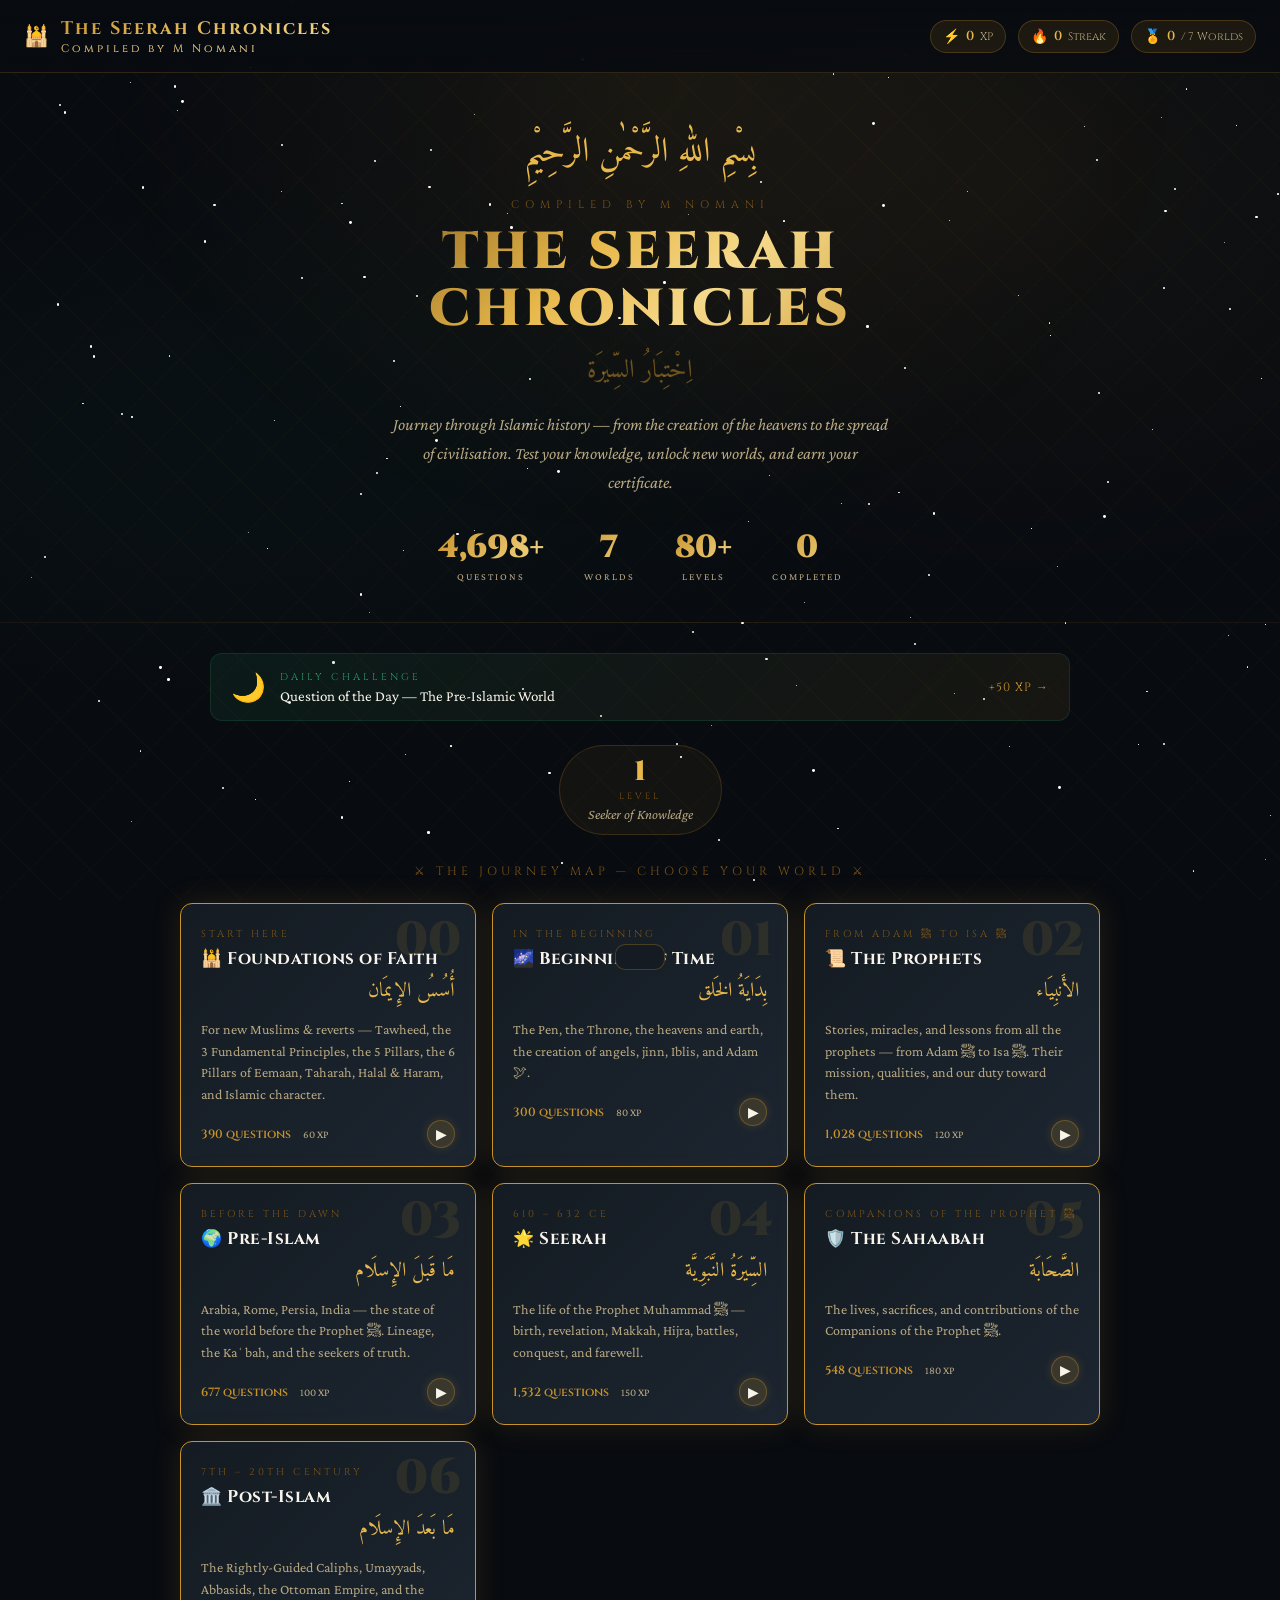
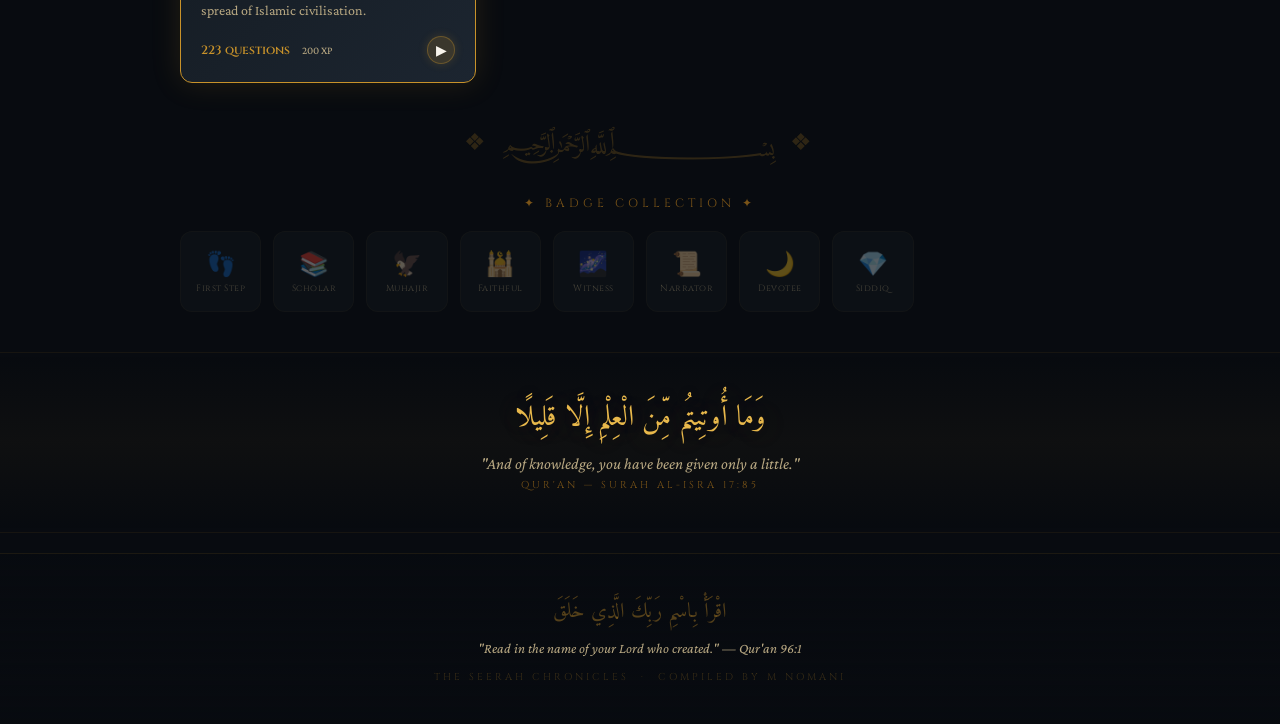
==== commit 84a5999e: "Updated all HTML files with Vercel Analytics tracking" ====
--- a/index.html
+++ b/index.html
@@ -594,5 +594,8 @@
 refreshHeader();
 pickDailyTopic();
 </script>
+
+<script defer src="/_vercel/insights/script.js"></script>
+
 </body>
 </html>
